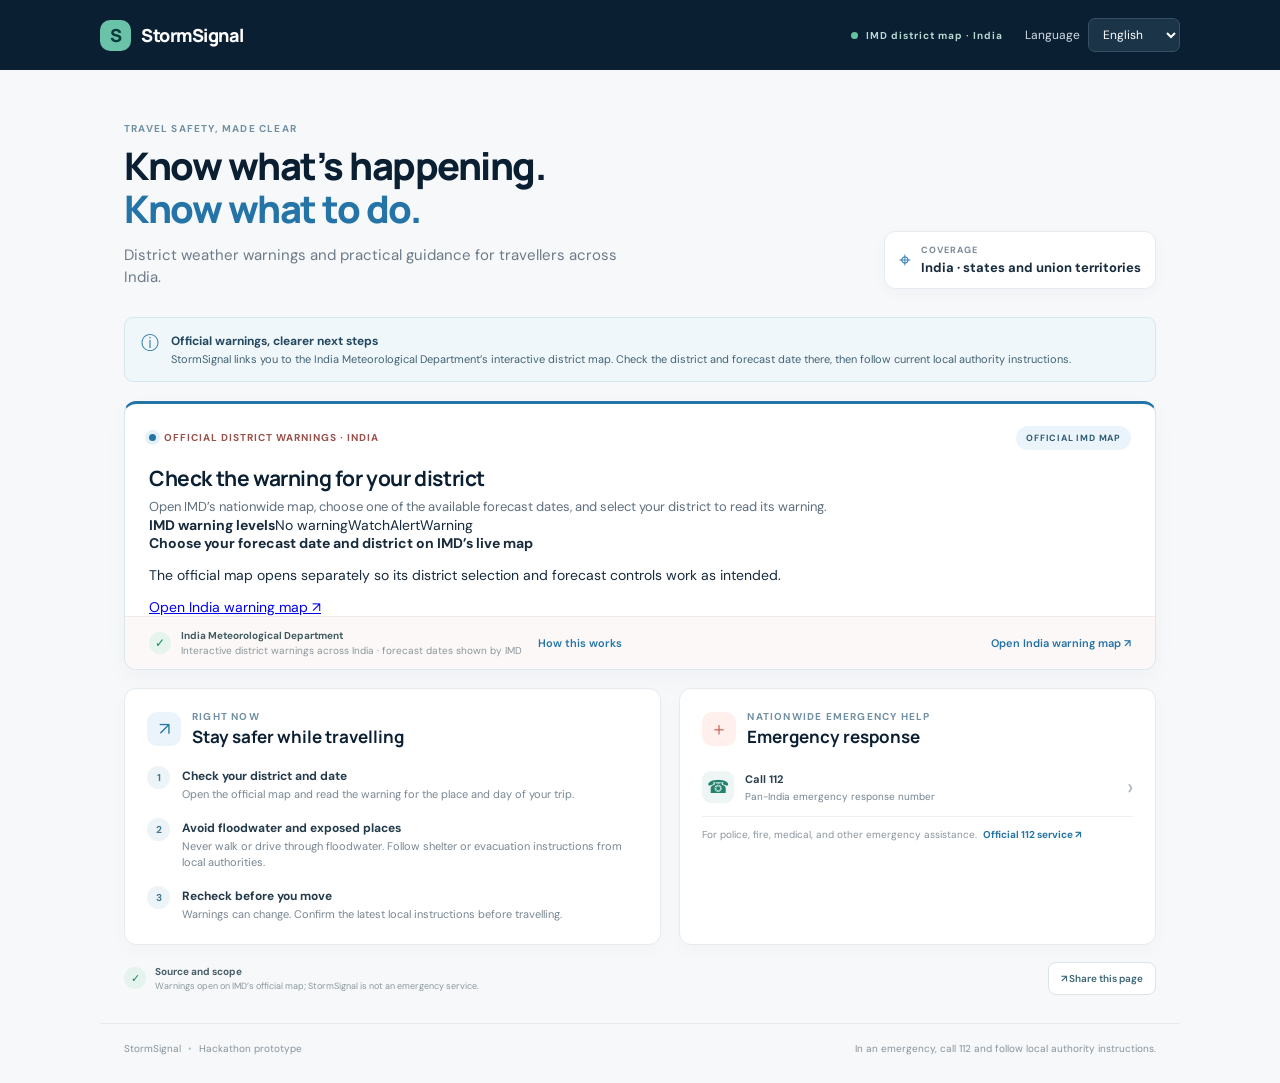
==== index.html @ a37ea3bc "Make StormSignal installable with offline app shell" ====
<!doctype html>
<html lang="en-IN">
<head>
  <meta charset="utf-8" />
  <meta name="viewport" content="width=device-width, initial-scale=1" />
  <meta name="theme-color" content="#0b1f33" />
  <meta name="description" content="India-wide district weather warnings from IMD, with practical travel safety guidance in 13 languages." />
  <link rel="manifest" href="manifest.webmanifest" />
  <link rel="icon" href="icons/icon-192.png" type="image/png" />
  <title>StormSignal — India travel safety</title>
  <link rel="stylesheet" href="styles.css?v=6" />
</head>
<body>
  <header class="topbar">
    <a class="brand" href="#top" aria-label="StormSignal home"><span class="brand-mark">S</span><span>StormSignal</span></a>
    <div class="top-actions"><span class="demo-badge"><i></i><span data-i18n="status">IMD district map · India</span></span><button class="install-button" id="installApp" data-i18n="installApp" hidden>Install app</button><label class="language"><span data-i18n="languageLabel">Language</span> <select id="language" data-i18n-aria="languageLabel" aria-label="Choose language">
      <option value="en">English</option><option value="hi">हिन्दी</option><option value="bn">বাংলা</option><option value="te">తెలుగు</option><option value="mr">मराठी</option><option value="ta">தமிழ்</option><option value="gu">ગુજરાતી</option><option value="kn">ಕನ್ನಡ</option><option value="ml">മലയാളം</option><option value="pa">ਪੰਜਾਬੀ</option><option value="or">ଓଡ଼ିଆ</option><option value="as">অসমীয়া</option><option value="ur">اردو</option>
    </select></label></div>
  </header>
  <main id="top">
    <section class="welcome">
      <div><p class="eyebrow" data-i18n="eyebrow">TRAVEL SAFETY, MADE CLEAR</p><h1 data-i18n="title">Know what’s happening.<br><em>Know what to do.</em></h1><p class="intro" data-i18n="intro">District weather warnings and practical guidance for travellers across India.</p></div>
      <div class="location-pill"><span class="pin">⌖</span><div><small data-i18n="coverageLabel">COVERAGE</small><strong data-i18n="coverage">India · states and union territories</strong></div></div>
    </section>

    <section class="notice" role="note"><span class="notice-icon">ⓘ</span><div><strong data-i18n="noticeTitle">Official warnings, clearer next steps</strong><p data-i18n="noticeText">StormSignal links you to the India Meteorological Department’s interactive district map. Check the district and forecast date there, then follow current local authority instructions.</p></div></section>

    <section class="alert-card national-card" aria-labelledby="alertTitle">
      <div class="alert-head"><div class="alert-label"><span class="pulse"></span><span data-i18n="alertLabel">OFFICIAL DISTRICT WARNINGS · INDIA</span></div><span class="severity" data-i18n="liveSourceTag">OFFICIAL IMD MAP</span></div>
      <h2 id="alertTitle" data-i18n="mapTitle">Check the warning for your district</h2>
      <p class="alert-summary" data-i18n="mapText">Open IMD’s nationwide map, choose one of the available forecast dates, and select your district to read its warning.</p>
      <div class="map-legend" data-i18n-aria="legendTitle" aria-label="Warning levels"><strong data-i18n="legendTitle">IMD warning levels</strong><span><i class="legend-dot none"></i><span data-i18n="noWarning">No warning</span></span><span><i class="legend-dot watch"></i><span data-i18n="watch">Watch</span></span><span><i class="legend-dot alert"></i><span data-i18n="alert">Alert</span></span><span><i class="legend-dot warning"></i><span data-i18n="warning">Warning</span></span></div>
      <div class="map-launch-panel"><div><strong>Choose your forecast date and district on IMD’s live map</strong><p>The official map opens separately so its district selection and forecast controls work as intended.</p></div><a class="map-launch" href="https://mausam.imd.gov.in/responsive/districtWiseWarningGIS.php" target="_blank" rel="noopener" data-i18n="openMap">Open India warning map ↗</a></div>
      <div class="source"><span class="source-icon">✓</span><div><strong data-i18n="sourceName">India Meteorological Department</strong><small data-i18n="sourceDetail">Interactive district warnings across India · forecast dates shown by IMD</small></div><button class="text-button" id="aboutButton" data-i18n="aboutLink">How this works</button><a class="text-button primary-link" href="https://mausam.imd.gov.in/responsive/districtWiseWarningGIS.php" target="_blank" rel="noopener" data-i18n="openMap">Open India warning map ↗</a></div>
    </section>

    <section class="guidance-grid">
      <article class="panel guidance"><div class="section-title"><span class="round-icon blue">↗</span><div><p class="eyebrow" data-i18n="rightNow">RIGHT NOW</p><h2 data-i18n="stepsTitle">Stay safer while travelling</h2></div></div>
        <ol class="steps"><li><span>1</span><div><strong data-i18n="step1Title">Check your district and date</strong><p data-i18n="step1Text">Open the official map and read the warning for the place and day of your trip.</p></div></li><li><span>2</span><div><strong data-i18n="step2Title">Avoid floodwater and exposed places</strong><p data-i18n="step2Text">Never walk or drive through floodwater. Follow shelter or evacuation instructions from local authorities.</p></div></li><li><span>3</span><div><strong data-i18n="step3Title">Recheck before you move</strong><p data-i18n="step3Text">Warnings can change. Confirm the latest local instructions before travelling.</p></div></li></ol>
      </article>
      <article class="panel help"><div class="section-title"><span class="round-icon coral">＋</span><div><p class="eyebrow" data-i18n="nearbyHelp">NATIONWIDE EMERGENCY HELP</p><h2 data-i18n="helpTitle">Emergency response</h2></div></div>
        <a class="contact-row" href="tel:112"><span class="place-icon">☎</span><span><strong data-i18n="emergencyNumber">Call 112</strong><small data-i18n="emergencyDetail">Pan-India emergency response number</small></span><span class="arrow">›</span></a>
        <div class="help-foot"><span data-i18n="helpNote">For police, fire, medical, and other emergency assistance.</span> <a href="https://112.gov.in/" target="_blank" rel="noopener" data-i18n="verifyNumbers">Official 112 service ↗</a></div>
      </article>
    </section>

    <section class="bottom-row"><div class="last-update"><span class="checkmark">✓</span><span><strong data-i18n="infoStatus">Source and scope</strong><small data-i18n="scopeText">Warnings open on IMD’s official map; StormSignal is not an emergency service.</small></span></div><button class="report-button" id="shareDemo">↗ <span data-i18n="shareDemo">Share this page</span></button></section>
  </main>
  <footer><span>StormSignal <span class="footer-dot">•</span> Hackathon prototype</span><span data-i18n="footer">In an emergency, call 112 and follow local authority instructions.</span></footer>
  <dialog id="dialog"><button class="close" aria-label="Close">×</button><p class="eyebrow" data-i18n="aboutLabel">ABOUT THIS SERVICE</p><h2 id="dialogTitle" data-i18n="aboutTitle">Clear information. Clear source.</h2><p id="dialogBody" data-i18n="aboutBody">StormSignal covers India by opening IMD’s public district-wise warning map. The map provides the official warning and forecast date for the district selected there. This prototype does not provide automatic location tracking, street-level conditions, shelters, evacuation routes, or rescue dispatch.</p><button class="primary close-action" data-i18n="gotIt">Got it</button></dialog>
  <script src="app.js?v=7"></script>
</body>
</html>
---- styles.css ----
@import url('https://fonts.googleapis.com/css2?family=DM+Sans:wght@400;500;600;700&family=Manrope:wght@400;500;600;700;800&display=swap');

:root {
  --navy:#0b1f33;
  --ink:#172b3d;
  --muted:#6d7b89;
  --line:#e6ebef;
  --paper:#f6f8fa;
  --blue:#2474a8;
  --pale:#eaf4fa;
  --red:#c64c46;
  --coral:#fff1ef;
  --green:#16836f
}
* {
  box-sizing:border-box
}
body {
  margin:0;
  background:var(--paper);
  color:var(--ink);
  font-family:'DM Sans',sans-serif;
  font-size:14px
}
.topbar {
  height:70px;
  background:var(--navy);
  color:#fff;
  display:flex;
  align-items:center;
  justify-content:space-between;
  padding:0 max(calc((100% - 1080px)/2),24px)
}
.brand {
  display:flex;
  align-items:center;
  gap:10px;
  color:white;
  text-decoration:none;
  font:800 18px Manrope,sans-serif;
  letter-spacing:-.5px
}
.brand-mark {
  width:31px;
  height:31px;
  display:grid;
  place-items:center;
  border-radius:10px;
  background:#6ac2a9;
  color:#083b3b;
  font-weight:800
}
.top-actions {
  display:flex;
  align-items:center;
  gap:22px
}
.demo-badge {
  display:flex;
  align-items:center;
  gap:8px;
  color:#b7d9d1;
  font-size:10px;
  font-weight:700;
  letter-spacing:1px
}
.demo-badge i,.pulse {
  width:7px;
  height:7px;
  background:#61c5a3;
  border-radius:50%;
  display:inline-block
}
.language {
  display:flex;
  gap:8px;
  align-items:center;
  font-size:12px;
  color:#d4dce3
}
.language select {
  background:#1b3448;
  color:#fff;
  border:1px solid #385064;
  padding:7px 10px;
  border-radius:7px;
  font:inherit
}
.install-button {
  padding:7px 10px;
  border:1px solid #69b9a4;
  border-radius:7px;
  background:#6ac2a9;
  color:#083b3b;
  font:700 11px 'DM Sans',sans-serif;
  cursor:pointer
}
.install-button[hidden] {display:none}
.main,main {
  max-width:1080px;
  margin:auto;
  padding:52px 24px 24px
}
.welcome {
  display:flex;
  align-items:flex-end;
  justify-content:space-between;
  gap:24px;
  margin-bottom:28px
}
.eyebrow {
  font-size:10px;
  font-weight:700;
  letter-spacing:1.2px;
  color:#7290a3;
  margin:0 0 9px
}
.welcome h1 {
  font:800 38px/1.14 Manrope,sans-serif;
  letter-spacing:-1.5px;
  margin:0;
  color:var(--navy)
}
h1 em {
  font-style:normal;
  color:var(--blue)
}
.intro {
  font-size:15px;
  color:var(--muted);
  margin:13px 0 0;
  max-width:510px;
  line-height:1.5
}
.location-pill {
  background:white;
  border:1px solid var(--line);
  border-radius:11px;
  padding:12px 14px;
  display:flex;
  align-items:center;
  gap:10px;
  min-width:250px;
  box-shadow:0 4px 14px #11283a08
}
.pin {
  font-size:21px;
  color:var(--blue)
}
.location-pill small {
  display:block;
  font-size:9px;
  color:#7b8995;
  letter-spacing:1px;
  font-weight:700
}
.location-pill strong {
  display:block;
  font-size:13px;
  margin-top:3px
}
.location-pill button {
  margin-left:auto;
  border:0;
  background:none;
  color:var(--blue);
  font-weight:700;
  font:inherit;
  font-size:11px;
  cursor:pointer
}
.notice {
  display:flex;
  gap:12px;
  padding:13px 16px;
  border:1px solid #d6e6ef;
  background:#f0f7fb;
  border-radius:9px;
  margin-bottom:19px;
  color:#426274
}
.notice-icon {
  color:#367da5;
  font-size:18px
}
.notice strong {
  font-size:12px;
  color:#23485f
}
.notice p {
  font-size:11px;
  line-height:1.45;
  margin:3px 0 0
}
.alert-card {
  background:#fff;
  border:1px solid #d9e7ef;
  border-top:3px solid var(--blue);
  border-radius:12px;
  padding:22px 24px 0;
  box-shadow:0 8px 24px #11283a08
}
.alert-card.is-clear {
  border-color:#d7e9e1;
  border-top-color:var(--green)
}
.alert-card.is-stale {
  border-color:#e4e8eb;
  border-top-color:#7b8791
}
.alert-head {
  display:flex;
  align-items:center;
  justify-content:space-between
}
.alert-label {
  display:flex;
  align-items:center;
  gap:8px;
  font-size:10px;
  font-weight:700;
  letter-spacing:1px;
  color:#9a504b
}
.pulse {
  background:var(--blue);
  box-shadow:0 0 0 4px #e6f1f7
}
.severity {
  font-size:9px;
  letter-spacing:.8px;
  color:#315c74;
  background:#eaf4fa;
  border-radius:20px;
  padding:6px 10px;
  font-weight:700
}
.is-clear .severity {
  color:#176e5e;
  background:#e5f4ed
}
.is-stale .severity {
  color:#58656f;
  background:#eef1f3
}
.alert-card h2 {
  font:700 21px Manrope,sans-serif;
  color:var(--navy);
  margin:14px 0 5px;
  letter-spacing:-.4px
}
.alert-summary {
  font-size:13px;
  color:#5f6f7d;
  margin:0;
  line-height:1.5
}
.alert-meta {
  display:flex;
  gap:27px;
  margin:17px 0 18px;
  color:#6e8090;
  font-size:11px
}
.alert-meta b {
  font-weight:600;
  color:#435768;
  margin-left:4px
}
.source {
  margin:0 -24px;
  padding:12px 24px;
  background:#fbf8f7;
  border-top:1px solid #f0e9e7;
  display:flex;
  align-items:center;
  gap:10px;
  border-radius:0 0 12px 12px
}
.source-wording {
  display:grid;
  gap:4px;
  margin:15px 0 0;
  padding:10px 12px;
  border:1px solid var(--line);
  border-radius:8px;
  background:#f9fbfc;
  color:#425768;
  font-size:11px;
  line-height:1.45
}
.source-wording strong {
  color:#567080;
  font-size:9px;
  letter-spacing:.7px;
  text-transform:uppercase
}
.source-wording span {
  overflow-wrap:anywhere
}
.source-icon {
  width:22px;
  height:22px;
  background:#e5f4ed;
  color:var(--green);
  border-radius:50%;
  display:grid;
  place-items:center;
  font-size:12px
}
.source strong,.source small {
  display:block
}
.source strong {
  font-size:10px;
  color:#425b60
}
.source small {
  font-size:10px;
  color:#8b969b;
  margin-top:2px
}
.text-button {
  margin-left:auto;
  color:var(--blue);
  background:none;
  border:0;
  font:600 11px 'DM Sans';
  cursor:pointer
}
.guidance-grid {
  display:grid;
  grid-template-columns:1.06fr .94fr;
  gap:18px;
  margin-top:18px
}
.panel {
  background:#fff;
  border:1px solid var(--line);
  border-radius:12px;
  padding:21px 22px;
  box-shadow:0 6px 20px #11283a06
}
.section-title {
  display:flex;
  align-items:center;
  gap:11px;
  margin-bottom:18px
}
.section-title .eyebrow {
  margin-bottom:2px
}
.section-title h2 {
  font:700 17px Manrope,sans-serif;
  color:var(--navy);
  margin:0
}
.round-icon {
  width:34px;
  height:34px;
  border-radius:10px;
  display:grid;
  place-items:center;
  font-size:18px
}
.blue {
  color:#2978a4;
  background:#eaf4fa
}
.coral {
  color:#ce5c50;
  background:#fff0ee
}
.steps {
  list-style:none;
  margin:0;
  padding:0
}
.steps li {
  display:flex;
  gap:12px;
  margin:0 0 15px
}
.steps li:last-child {
  margin-bottom:0
}
.steps li>span {
  width:23px;
  height:23px;
  border-radius:50%;
  display:grid;
  place-items:center;
  background:#edf4f7;
  color:#3e7893;
  font-size:10px;
  font-weight:700;
  flex:none
}
.steps strong {
  font-size:12px;
  color:#243b4b
}
.steps p {
  font-size:11px;
  line-height:1.45;
  color:#788692;
  margin:3px 0 0
}
.help .section-title {
  margin-bottom:10px
}
.help .section-title .text-button {
  font-size:10px
}
.place {
  display:flex;
  align-items:center;
  gap:11px;
  padding:12px 0;
  border-bottom:1px solid #eef1f3
}
.place-icon {
  width:32px;
  height:32px;
  display:grid;
  place-items:center;
  border-radius:9px;
  background:#edf6f4;
  color:#23816e;
  font-size:18px;
  flex:none
}
.place strong {
  font-size:11px;
  color:#2a4050
}
.place p {
  font-size:10px;
  color:#748390;
  margin:3px 0
}
.place small {
  font-size:9px;
  color:#a17b56
}
.arrow {
  margin-left:auto;
  font-size:23px;
  color:#aab5bd
}
.help-foot {
  font-size:10px;
  line-height:1.4;
  color:#89949c;
  margin-top:11px
}
.bottom-row {
  display:flex;
  align-items:center;
  justify-content:space-between;
  margin:17px 0 4px
}
.last-update {
  display:flex;
  gap:9px;
  align-items:center
}
.checkmark {
  height:22px;
  width:22px;
  border-radius:50%;
  display:grid;
  place-items:center;
  background:#e4f3ed;
  color:var(--green);
  font-size:11px
}
.last-update strong,.last-update small {
  display:block
}
.last-update strong {
  font-size:10px;
  color:#475d67
}
.last-update small {
  font-size:9px;
  color:#8a979d;
  margin-top:2px
}
.report-button {
  background:#fff;
  border:1px solid #dbe4e8;
  border-radius:8px;
  padding:9px 12px;
  color:#3c6574;
  font:600 10px 'DM Sans';
  cursor:pointer
}
footer {
  max-width:1080px;
  margin:auto;
  padding:18px 24px 28px;
  border-top:1px solid #e5eaed;
  display:flex;
  justify-content:space-between;
  color:#87939c;
  font-size:10px
}
.footer-dot {
  padding:0 4px;
  color:#b0c0c6
}
dialog {
  width:min(430px,calc(100% - 32px));
  border:0;
  border-radius:14px;
  padding:30px;
  box-shadow:0 25px 90px #08172755;
  color:var(--ink)
}
dialog::backdrop {
  background:#08172788
}
dialog h2 {
  font:700 20px Manrope;
  color:var(--navy);
  margin:0 0 10px
}
dialog p:not(.eyebrow) {
  font-size:13px;
  line-height:1.6;
  color:#697985
}
.close {
  position:absolute;
  right:15px;
  top:12px;
  border:0;
  background:none;
  font-size:22px;
  color:#71818d;
  cursor:pointer
}
.primary {
  background:var(--navy);
  color:#fff;
  border:0;
  border-radius:8px;
  padding:10px 18px;
  font:600 12px 'DM Sans';
  cursor:pointer
}

@media(max-width:700px) {
  .topbar {
  height:62px;
  padding:0 18px
}

.national-card {
  border-top-color:#16836f;
}
.map-legend {
  display:flex;
  align-items:center;
  flex-wrap:wrap;
  gap:10px 18px;
  margin:17px 0 18px;
  padding:12px 14px;
  border:1px solid var(--line);
  border-radius:9px;
  background:#f9fbfc;
  color:#526675;
  font-size:11px;
}
.map-legend>strong {
  color:#304b5e;
  font-size:10px;
  margin-right:3px;
}
.map-legend>span {
  display:inline-flex;
  align-items:center;
  gap:6px;
}
.map-launch-panel {
  display:flex;
  align-items:center;
  justify-content:space-between;
  gap:18px;
  margin:0 0 18px;
  padding:16px;
  border:1px solid #d9e7ef;
  border-radius:10px;
  background:linear-gradient(115deg,#f3f9fc,#f8fbfa);
}
.map-launch-panel strong {color:#23485f;font-size:12px}
.map-launch-panel p {margin:4px 0 0;color:#657785;font-size:11px;line-height:1.5}
.map-launch {
  display:inline-flex;
  align-items:center;
  justify-content:center;
  min-height:40px;
  padding:10px 14px;
  border-radius:8px;
  background:var(--navy);
  color:#fff;
  font-size:11px;
  font-weight:700;
  text-align:center;
  text-decoration:none;
  white-space:nowrap;
}
.map-launch:hover {background:#173a56}
.legend-dot {
  width:9px;
  height:9px;
  border-radius:50%;
  display:inline-block;
}
.legend-dot.none {background:#63b67c}
.legend-dot.watch {background:#f1cf54}
.legend-dot.alert {background:#ef9d43}
.legend-dot.warning {background:#d9534f}
.primary-link {
  padding:9px 12px;
  border-radius:7px;
  background:#e8f3f7;
  font-weight:700;
  white-space:nowrap;
}
@media(max-width:700px) {
  .map-legend {gap:10px 13px}
  .map-legend>strong {width:100%}
  .map-launch-panel {align-items:stretch;flex-direction:column;gap:12px;padding:14px}
  .map-launch {white-space:normal}
  .source #aboutButton {margin-left:32px}
  .source a.primary-link {max-width:none;text-align:center;margin-left:auto}
}
.top-actions {
  gap:10px
}
.demo-badge {
  font-size:8px
}
.language {
  font-size:0
}
.language select {
  font-size:11px
}
.main,main {
  padding:35px 17px 22px
}
.welcome {
  display:block
}
.welcome h1 {
  font-size:32px
}
.intro {
  font-size:13px
}
.location-pill {
  margin-top:18px;
  width:100%
}
.alert-card {
  padding:18px 17px 0
}
.alert-card h2 {
  font-size:18px
}
.alert-summary {
  font-size:12px
}
.alert-meta {
  gap:8px;
  flex-direction:column
}
.source {
  margin:0 -17px;
  padding:12px 17px
}
.source .text-button {
  max-width:90px;
  text-align:right;
  line-height:1.35
}
.guidance-grid {
  grid-template-columns:1fr;
  gap:12px;
  margin-top:12px
}
.panel {
  padding:18px
}
.bottom-row {
  gap:12px;
  align-items:flex-start
}
.report-button {
  max-width:155px;
  line-height:1.35
}
footer {
  padding:16px 17px 22px;
  gap:10px;
  flex-direction:column
}

}


.source-icon {
  flex:none
}
.source a {
  text-decoration:none
}
.source button.text-button {
  margin-left:0;
  white-space:nowrap
}
.source button.text-button:hover,.source a.text-button:hover,.help-foot a:hover {
  text-decoration:underline
}
.contact-row {
  display:flex;
  align-items:center;
  gap:11px;
  padding:13px 0;
  border-bottom:1px solid #eef1f3;
  text-decoration:none;
  color:inherit
}
.contact-row>span:nth-child(2) {
  display:block;
  flex:1
}
.contact-row strong,.contact-row small {
  display:block
}
.contact-row strong {
  font-size:11px;
  color:#2a4050
}
.contact-row small {
  font-size:10px;
  color:#748390;
  margin-top:4px
}
.help-foot a {
  color:var(--blue);
  text-decoration:none;
  font-weight:700;
  margin-left:3px
}
@media(max-width:700px) {
  .source {
  flex-wrap:wrap
}
.source a.text-button {
  margin-left:auto
}
.source button.text-button {
  margin-left:32px
}

}
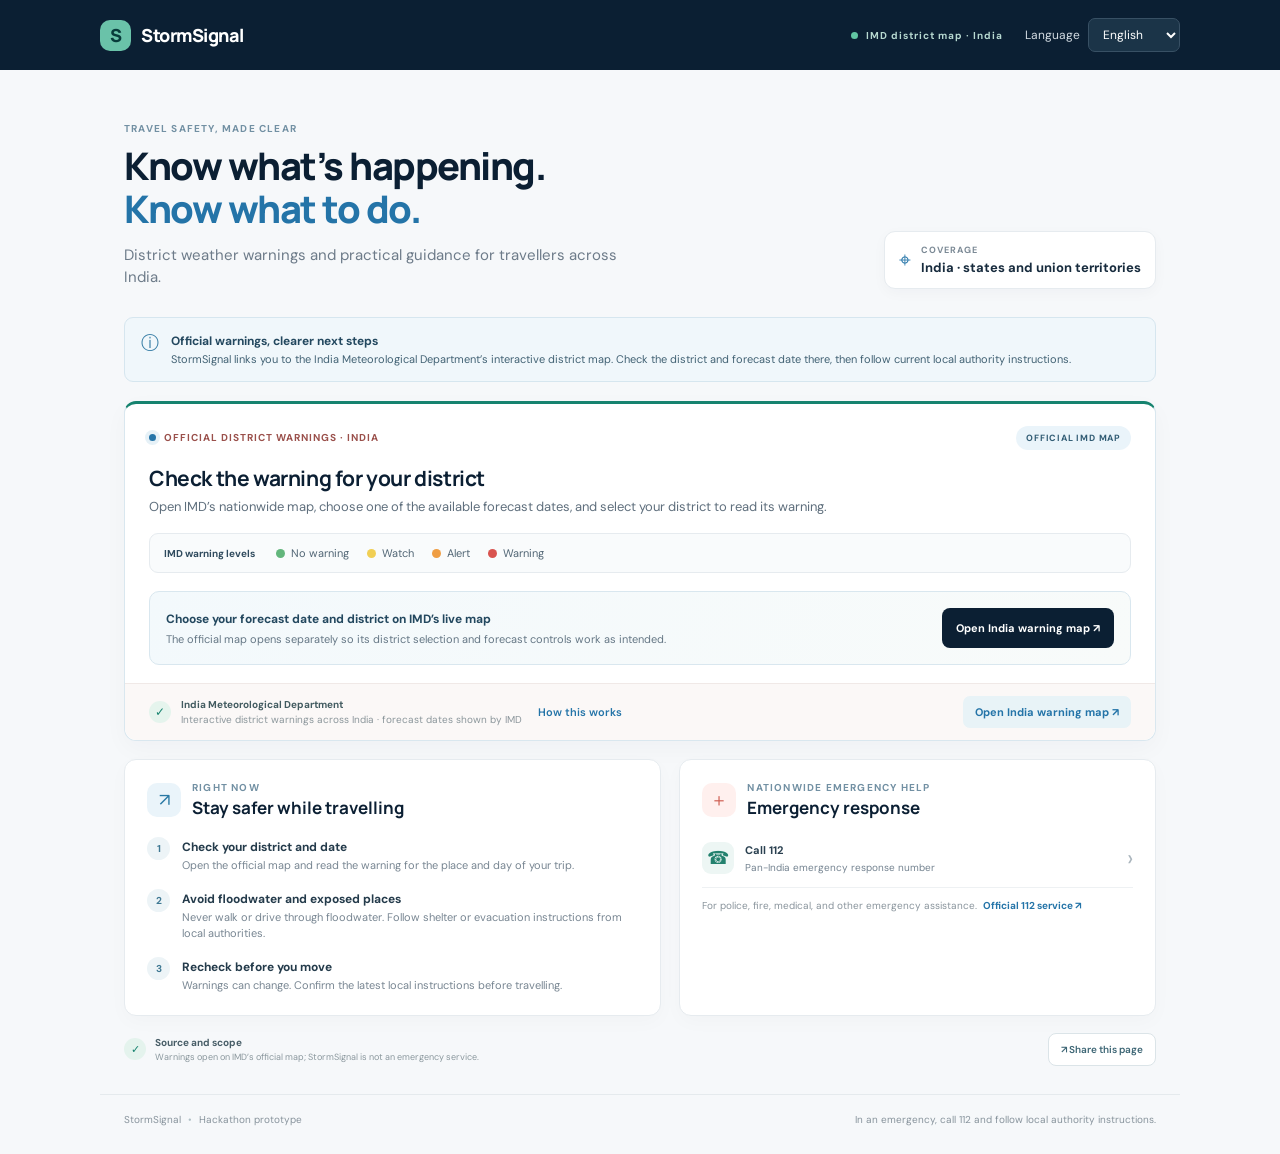
==== commit fe03cb3b: "Fix responsive map action styling and refresh offline cache" ====
--- a/index.html
+++ b/index.html
@@ -8,7 +8,7 @@
   <link rel="manifest" href="manifest.webmanifest" />
   <link rel="icon" href="icons/icon-192.png" type="image/png" />
   <title>StormSignal — India travel safety</title>
-  <link rel="stylesheet" href="styles.css?v=6" />
+  <link rel="stylesheet" href="styles.css?v=7" />
 </head>
 <body>
   <header class="topbar">
--- a/styles.css
+++ b/styles.css
@@ -552,9 +552,10 @@
 }
 
 @media(max-width:700px) {
-  .topbar {
-  height:62px;
-  padding:0 18px
+  .topbar {
+  height:62px;
+  padding:0 18px
+}
 }
 
 .national-card {
@@ -634,10 +635,13 @@
   .map-legend>strong {width:100%}
   .map-launch-panel {align-items:stretch;flex-direction:column;gap:12px;padding:14px}
   .map-launch {white-space:normal}
-  .source #aboutButton {margin-left:32px}
+}
+@media(max-width:700px) {
+.source #aboutButton {margin-left:32px}
   .source a.primary-link {max-width:none;text-align:center;margin-left:auto}
 }
-.top-actions {
+@media(max-width:700px) {
+.top-actions {
   gap:10px
 }
 .demo-badge {
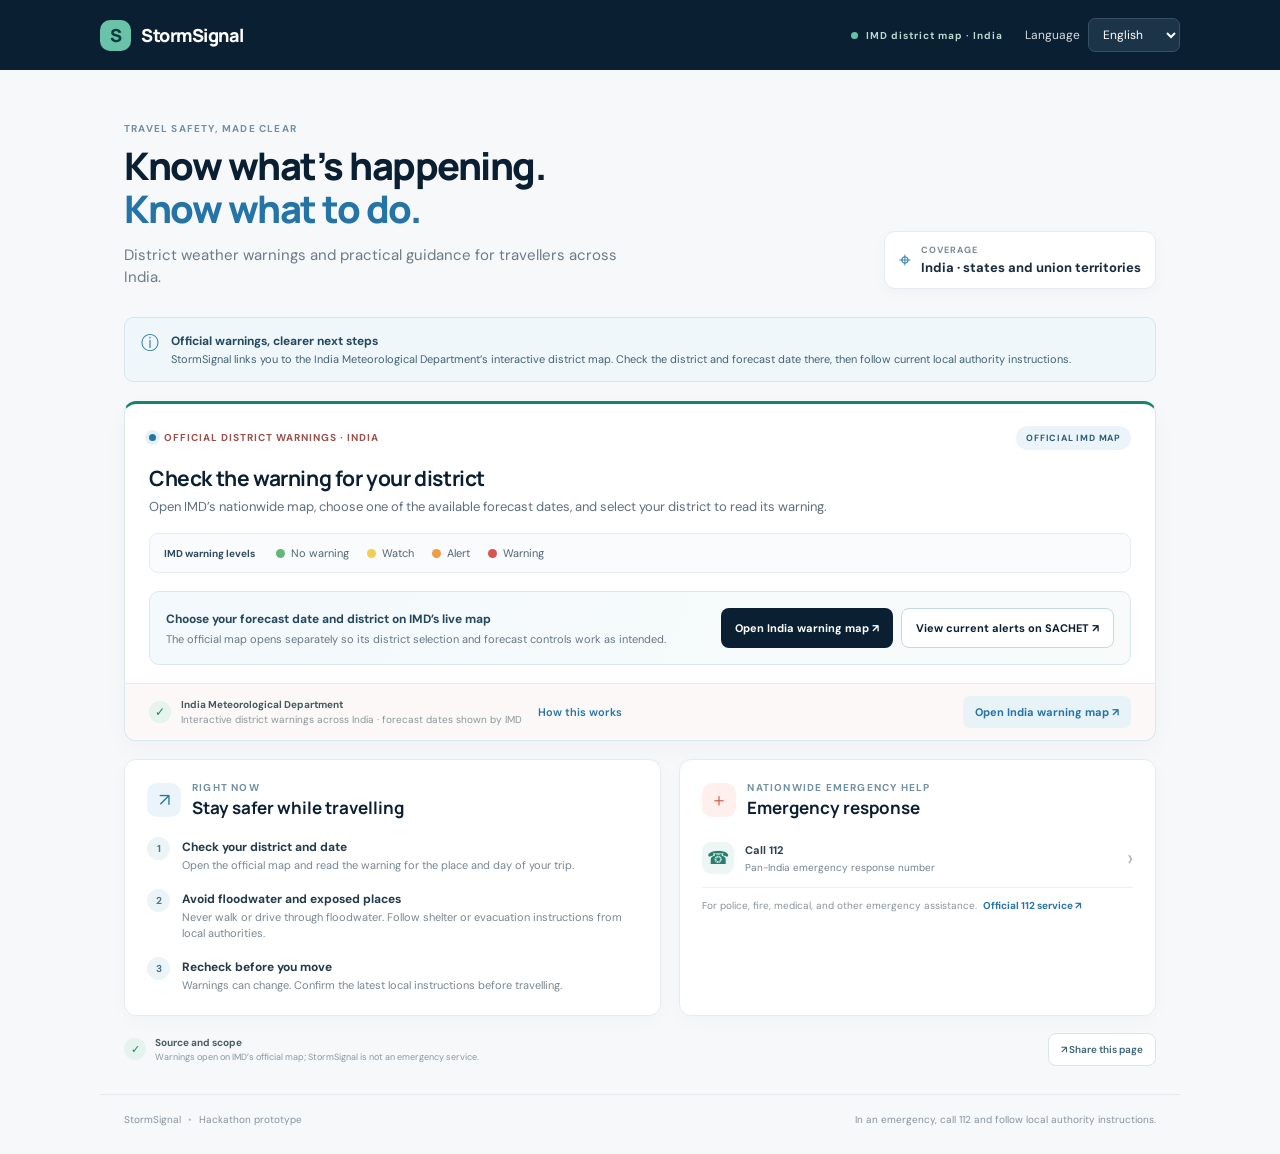
==== commit 1f454191: "Add a direct link to NDMA SACHET alerts" ====
--- a/index.html
+++ b/index.html
@@ -4,17 +4,17 @@
   <meta charset="utf-8" />
   <meta name="viewport" content="width=device-width, initial-scale=1" />
   <meta name="theme-color" content="#0b1f33" />
-  <meta name="description" content="India-wide district weather warnings from IMD, with practical travel safety guidance in 13 languages." />
+  <meta name="description" content="India-wide district weather warnings from IMD, with practical travel safety guidance in 18 languages." />
   <link rel="manifest" href="manifest.webmanifest" />
   <link rel="icon" href="icons/icon-192.png" type="image/png" />
   <title>StormSignal — India travel safety</title>
-  <link rel="stylesheet" href="styles.css?v=7" />
+  <link rel="stylesheet" href="styles.css?v=9" />
 </head>
 <body>
   <header class="topbar">
     <a class="brand" href="#top" aria-label="StormSignal home"><span class="brand-mark">S</span><span>StormSignal</span></a>
     <div class="top-actions"><span class="demo-badge"><i></i><span data-i18n="status">IMD district map · India</span></span><button class="install-button" id="installApp" data-i18n="installApp" hidden>Install app</button><label class="language"><span data-i18n="languageLabel">Language</span> <select id="language" data-i18n-aria="languageLabel" aria-label="Choose language">
-      <option value="en">English</option><option value="hi">हिन्दी</option><option value="bn">বাংলা</option><option value="te">తెలుగు</option><option value="mr">मराठी</option><option value="ta">தமிழ்</option><option value="gu">ગુજરાતી</option><option value="kn">ಕನ್ನಡ</option><option value="ml">മലയാളം</option><option value="pa">ਪੰਜਾਬੀ</option><option value="or">ଓଡ଼ିଆ</option><option value="as">অসমীয়া</option><option value="ur">اردو</option>
+      <option value="en">English</option><option value="hi">हिन्दी</option><option value="bn">বাংলা</option><option value="te">తెలుగు</option><option value="mr">मराठी</option><option value="ta">தமிழ்</option><option value="gu">ગુજરાતી</option><option value="kn">ಕನ್ನಡ</option><option value="ml">മലയാളം</option><option value="pa">ਪੰਜਾਬੀ</option><option value="or">ଓଡ଼ିଆ</option><option value="as">অসমীয়া</option><option value="ur">اردو</option><option value="fr">Français</option><option value="es">Español</option><option value="de">Deutsch</option><option value="zh">简体中文</option><option value="ja">日本語</option>
     </select></label></div>
   </header>
   <main id="top">
@@ -30,7 +30,7 @@
       <h2 id="alertTitle" data-i18n="mapTitle">Check the warning for your district</h2>
       <p class="alert-summary" data-i18n="mapText">Open IMD’s nationwide map, choose one of the available forecast dates, and select your district to read its warning.</p>
       <div class="map-legend" data-i18n-aria="legendTitle" aria-label="Warning levels"><strong data-i18n="legendTitle">IMD warning levels</strong><span><i class="legend-dot none"></i><span data-i18n="noWarning">No warning</span></span><span><i class="legend-dot watch"></i><span data-i18n="watch">Watch</span></span><span><i class="legend-dot alert"></i><span data-i18n="alert">Alert</span></span><span><i class="legend-dot warning"></i><span data-i18n="warning">Warning</span></span></div>
-      <div class="map-launch-panel"><div><strong>Choose your forecast date and district on IMD’s live map</strong><p>The official map opens separately so its district selection and forecast controls work as intended.</p></div><a class="map-launch" href="https://mausam.imd.gov.in/responsive/districtWiseWarningGIS.php" target="_blank" rel="noopener" data-i18n="openMap">Open India warning map ↗</a></div>
+      <div class="map-launch-panel"><div><strong data-i18n="mapLaunchTitle">Choose your forecast date and district on IMD’s live map</strong><p data-i18n="mapLaunchText">The official map opens separately so its district selection and forecast controls work as intended.</p></div><div class="map-launch-actions"><a class="map-launch" href="https://mausam.imd.gov.in/responsive/districtWiseWarningGIS.php" target="_blank" rel="noopener" data-i18n="openMap">Open India warning map ↗</a><a class="map-launch map-launch-secondary" href="https://sachet.ndma.gov.in/" target="_blank" rel="noopener" data-i18n="openSachet">View current alerts on SACHET ↗</a></div></div>
       <div class="source"><span class="source-icon">✓</span><div><strong data-i18n="sourceName">India Meteorological Department</strong><small data-i18n="sourceDetail">Interactive district warnings across India · forecast dates shown by IMD</small></div><button class="text-button" id="aboutButton" data-i18n="aboutLink">How this works</button><a class="text-button primary-link" href="https://mausam.imd.gov.in/responsive/districtWiseWarningGIS.php" target="_blank" rel="noopener" data-i18n="openMap">Open India warning map ↗</a></div>
     </section>
 
@@ -48,7 +48,7 @@
   </main>
   <footer><span>StormSignal <span class="footer-dot">•</span> Hackathon prototype</span><span data-i18n="footer">In an emergency, call 112 and follow local authority instructions.</span></footer>
   <dialog id="dialog"><button class="close" aria-label="Close">×</button><p class="eyebrow" data-i18n="aboutLabel">ABOUT THIS SERVICE</p><h2 id="dialogTitle" data-i18n="aboutTitle">Clear information. Clear source.</h2><p id="dialogBody" data-i18n="aboutBody">StormSignal covers India by opening IMD’s public district-wise warning map. The map provides the official warning and forecast date for the district selected there. This prototype does not provide automatic location tracking, street-level conditions, shelters, evacuation routes, or rescue dispatch.</p><button class="primary close-action" data-i18n="gotIt">Got it</button></dialog>
-  <script src="app.js?v=7"></script>
+  <script src="app.js?v=11"></script>
 </body>
 </html>
 
--- a/styles.css
+++ b/styles.css
@@ -613,6 +613,9 @@
   white-space:nowrap;
 }
 .map-launch:hover {background:#173a56}
+.map-launch-actions {display:flex;justify-content:flex-end;flex-wrap:wrap;gap:8px}
+.map-launch-secondary {background:#fff;color:var(--navy);border:1px solid #c7d8e2}
+.map-launch-secondary:hover {background:#edf5f8}
 .legend-dot {
   width:9px;
   height:9px;
@@ -634,6 +637,7 @@
   .map-legend {gap:10px 13px}
   .map-legend>strong {width:100%}
   .map-launch-panel {align-items:stretch;flex-direction:column;gap:12px;padding:14px}
+  .map-launch-actions {display:grid;grid-template-columns:1fr}
   .map-launch {white-space:normal}
 }
 @media(max-width:700px) {
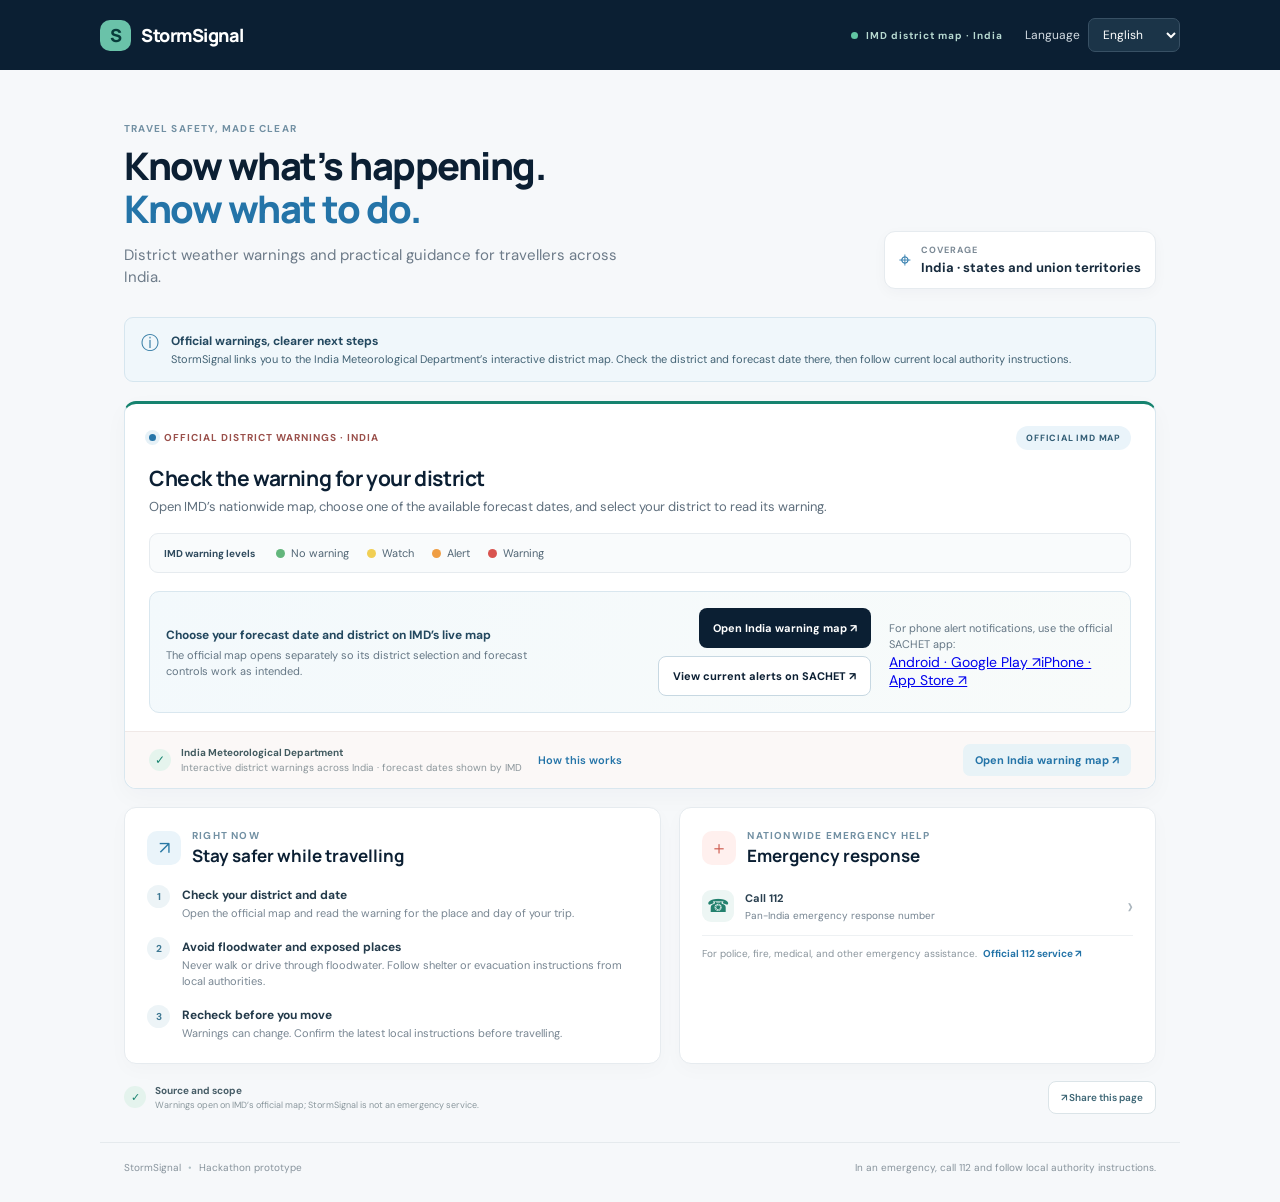
==== commit 6dae87fd: "Add official SACHET app links" ====
--- a/index.html
+++ b/index.html
@@ -30,7 +30,7 @@
       <h2 id="alertTitle" data-i18n="mapTitle">Check the warning for your district</h2>
       <p class="alert-summary" data-i18n="mapText">Open IMD’s nationwide map, choose one of the available forecast dates, and select your district to read its warning.</p>
       <div class="map-legend" data-i18n-aria="legendTitle" aria-label="Warning levels"><strong data-i18n="legendTitle">IMD warning levels</strong><span><i class="legend-dot none"></i><span data-i18n="noWarning">No warning</span></span><span><i class="legend-dot watch"></i><span data-i18n="watch">Watch</span></span><span><i class="legend-dot alert"></i><span data-i18n="alert">Alert</span></span><span><i class="legend-dot warning"></i><span data-i18n="warning">Warning</span></span></div>
-      <div class="map-launch-panel"><div><strong data-i18n="mapLaunchTitle">Choose your forecast date and district on IMD’s live map</strong><p data-i18n="mapLaunchText">The official map opens separately so its district selection and forecast controls work as intended.</p></div><div class="map-launch-actions"><a class="map-launch" href="https://mausam.imd.gov.in/responsive/districtWiseWarningGIS.php" target="_blank" rel="noopener" data-i18n="openMap">Open India warning map ↗</a><a class="map-launch map-launch-secondary" href="https://sachet.ndma.gov.in/" target="_blank" rel="noopener" data-i18n="openSachet">View current alerts on SACHET ↗</a></div></div>
+      <div class="map-launch-panel"><div><strong data-i18n="mapLaunchTitle">Choose your forecast date and district on IMD’s live map</strong><p data-i18n="mapLaunchText">The official map opens separately so its district selection and forecast controls work as intended.</p></div><div class="map-launch-actions"><a class="map-launch" href="https://mausam.imd.gov.in/responsive/districtWiseWarningGIS.php" target="_blank" rel="noopener" data-i18n="openMap">Open India warning map ↗</a><a class="map-launch map-launch-secondary" href="https://sachet.ndma.gov.in/" target="_blank" rel="noopener noreferrer" data-i18n="openSachet">View current alerts on SACHET ↗</a></div><div class="sachet-app-prompt"><p data-i18n="sachetAppHint">For phone alert notifications, use the official SACHET app:</p><div class="sachet-store-links"><a href="https://play.google.com/store/apps/details?id=com.cdotindia.capsachet" target="_blank" rel="noopener noreferrer">Android · Google Play ↗</a><a href="https://apps.apple.com/in/app/sachet/id6443882278" target="_blank" rel="noopener noreferrer">iPhone · App Store ↗</a></div></div></div>
       <div class="source"><span class="source-icon">✓</span><div><strong data-i18n="sourceName">India Meteorological Department</strong><small data-i18n="sourceDetail">Interactive district warnings across India · forecast dates shown by IMD</small></div><button class="text-button" id="aboutButton" data-i18n="aboutLink">How this works</button><a class="text-button primary-link" href="https://mausam.imd.gov.in/responsive/districtWiseWarningGIS.php" target="_blank" rel="noopener" data-i18n="openMap">Open India warning map ↗</a></div>
     </section>
 
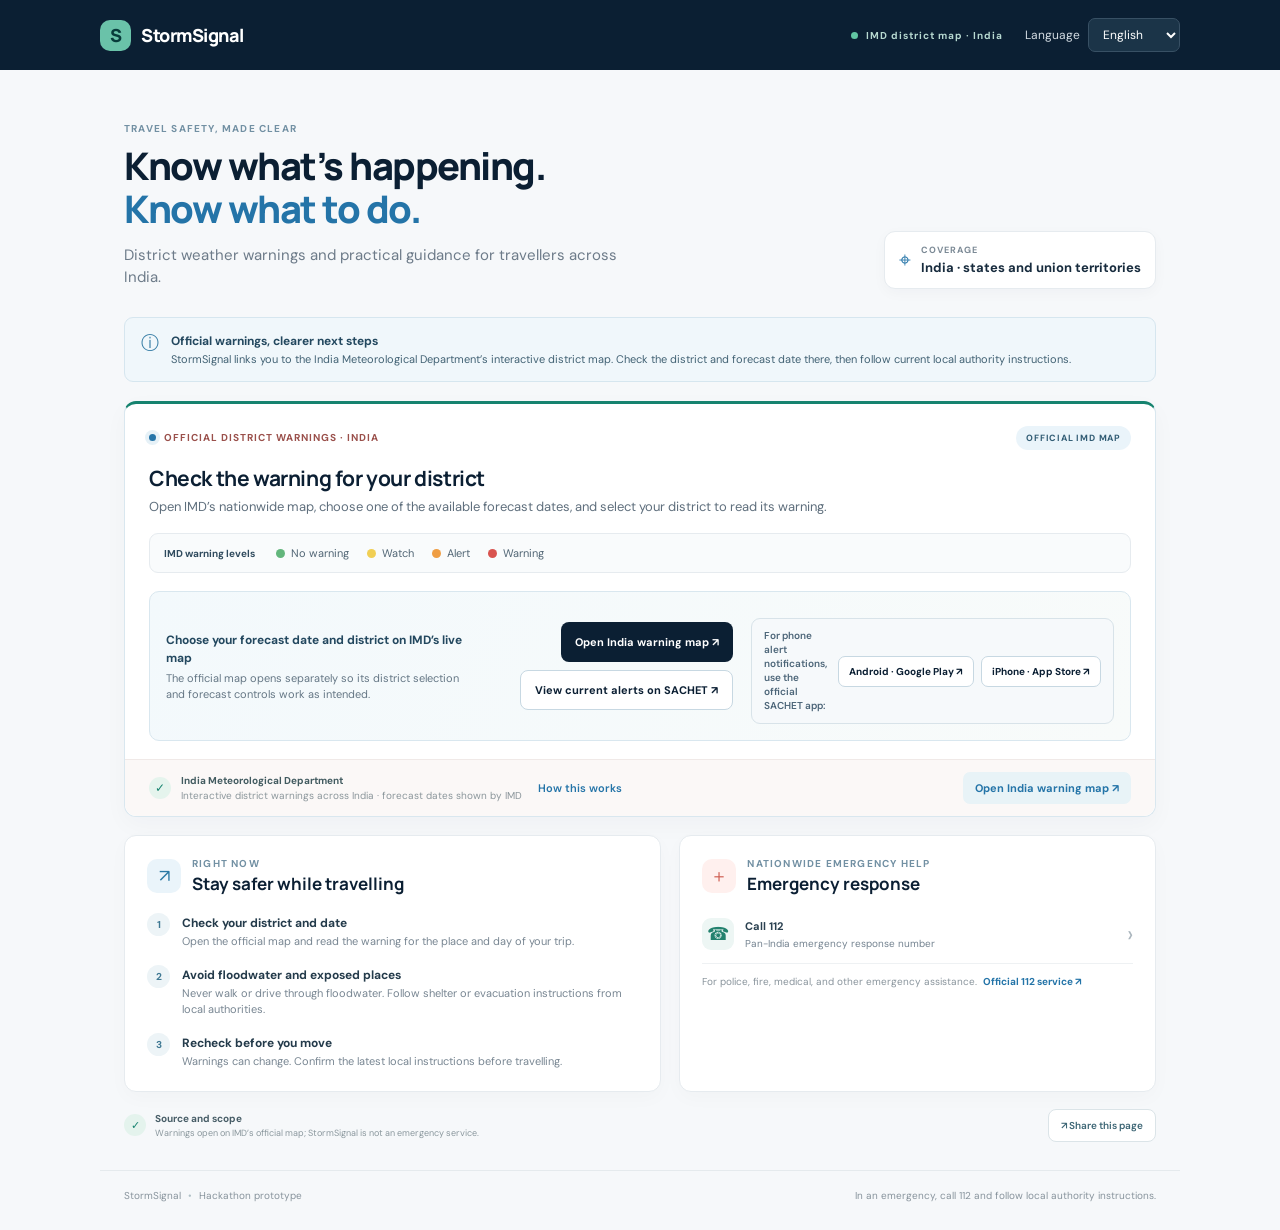
==== commit 4827ffdd: "Refresh cached app assets for SACHET links" ====
--- a/index.html
+++ b/index.html
@@ -8,7 +8,7 @@
   <link rel="manifest" href="manifest.webmanifest" />
   <link rel="icon" href="icons/icon-192.png" type="image/png" />
   <title>StormSignal — India travel safety</title>
-  <link rel="stylesheet" href="styles.css?v=9" />
+  <link rel="stylesheet" href="styles.css?v=10" />
 </head>
 <body>
   <header class="topbar">
@@ -48,7 +48,7 @@
   </main>
   <footer><span>StormSignal <span class="footer-dot">•</span> Hackathon prototype</span><span data-i18n="footer">In an emergency, call 112 and follow local authority instructions.</span></footer>
   <dialog id="dialog"><button class="close" aria-label="Close">×</button><p class="eyebrow" data-i18n="aboutLabel">ABOUT THIS SERVICE</p><h2 id="dialogTitle" data-i18n="aboutTitle">Clear information. Clear source.</h2><p id="dialogBody" data-i18n="aboutBody">StormSignal covers India by opening IMD’s public district-wise warning map. The map provides the official warning and forecast date for the district selected there. This prototype does not provide automatic location tracking, street-level conditions, shelters, evacuation routes, or rescue dispatch.</p><button class="primary close-action" data-i18n="gotIt">Got it</button></dialog>
-  <script src="app.js?v=11"></script>
+  <script src="app.js?v=12"></script>
 </body>
 </html>
 
--- a/styles.css
+++ b/styles.css
@@ -614,6 +614,11 @@
 }
 .map-launch:hover {background:#173a56}
 .map-launch-actions {display:flex;justify-content:flex-end;flex-wrap:wrap;gap:8px}
+.sachet-app-prompt {display:flex;align-items:center;justify-content:space-between;gap:10px;margin-top:10px;padding:10px 12px;border:1px solid #d8e3e9;border-radius:9px;background:#f6f9fb}
+.sachet-app-prompt p {margin:0;color:#4c6578;font-size:10px;line-height:1.4;font-weight:600}
+.sachet-store-links {display:flex;gap:7px;flex-shrink:0}
+.sachet-store-links a {padding:8px 10px;border:1px solid #c7d8e2;border-radius:7px;background:#fff;color:var(--navy);font-size:10px;font-weight:700;text-decoration:none;white-space:nowrap}
+.sachet-store-links a:hover {background:#edf5f8}
 .map-launch-secondary {background:#fff;color:var(--navy);border:1px solid #c7d8e2}
 .map-launch-secondary:hover {background:#edf5f8}
 .legend-dot {
@@ -638,6 +643,8 @@
   .map-legend>strong {width:100%}
   .map-launch-panel {align-items:stretch;flex-direction:column;gap:12px;padding:14px}
   .map-launch-actions {display:grid;grid-template-columns:1fr}
+  .sachet-app-prompt {align-items:stretch;flex-direction:column}
+  .sachet-store-links a {flex:1;text-align:center}
   .map-launch {white-space:normal}
 }
 @media(max-width:700px) {
